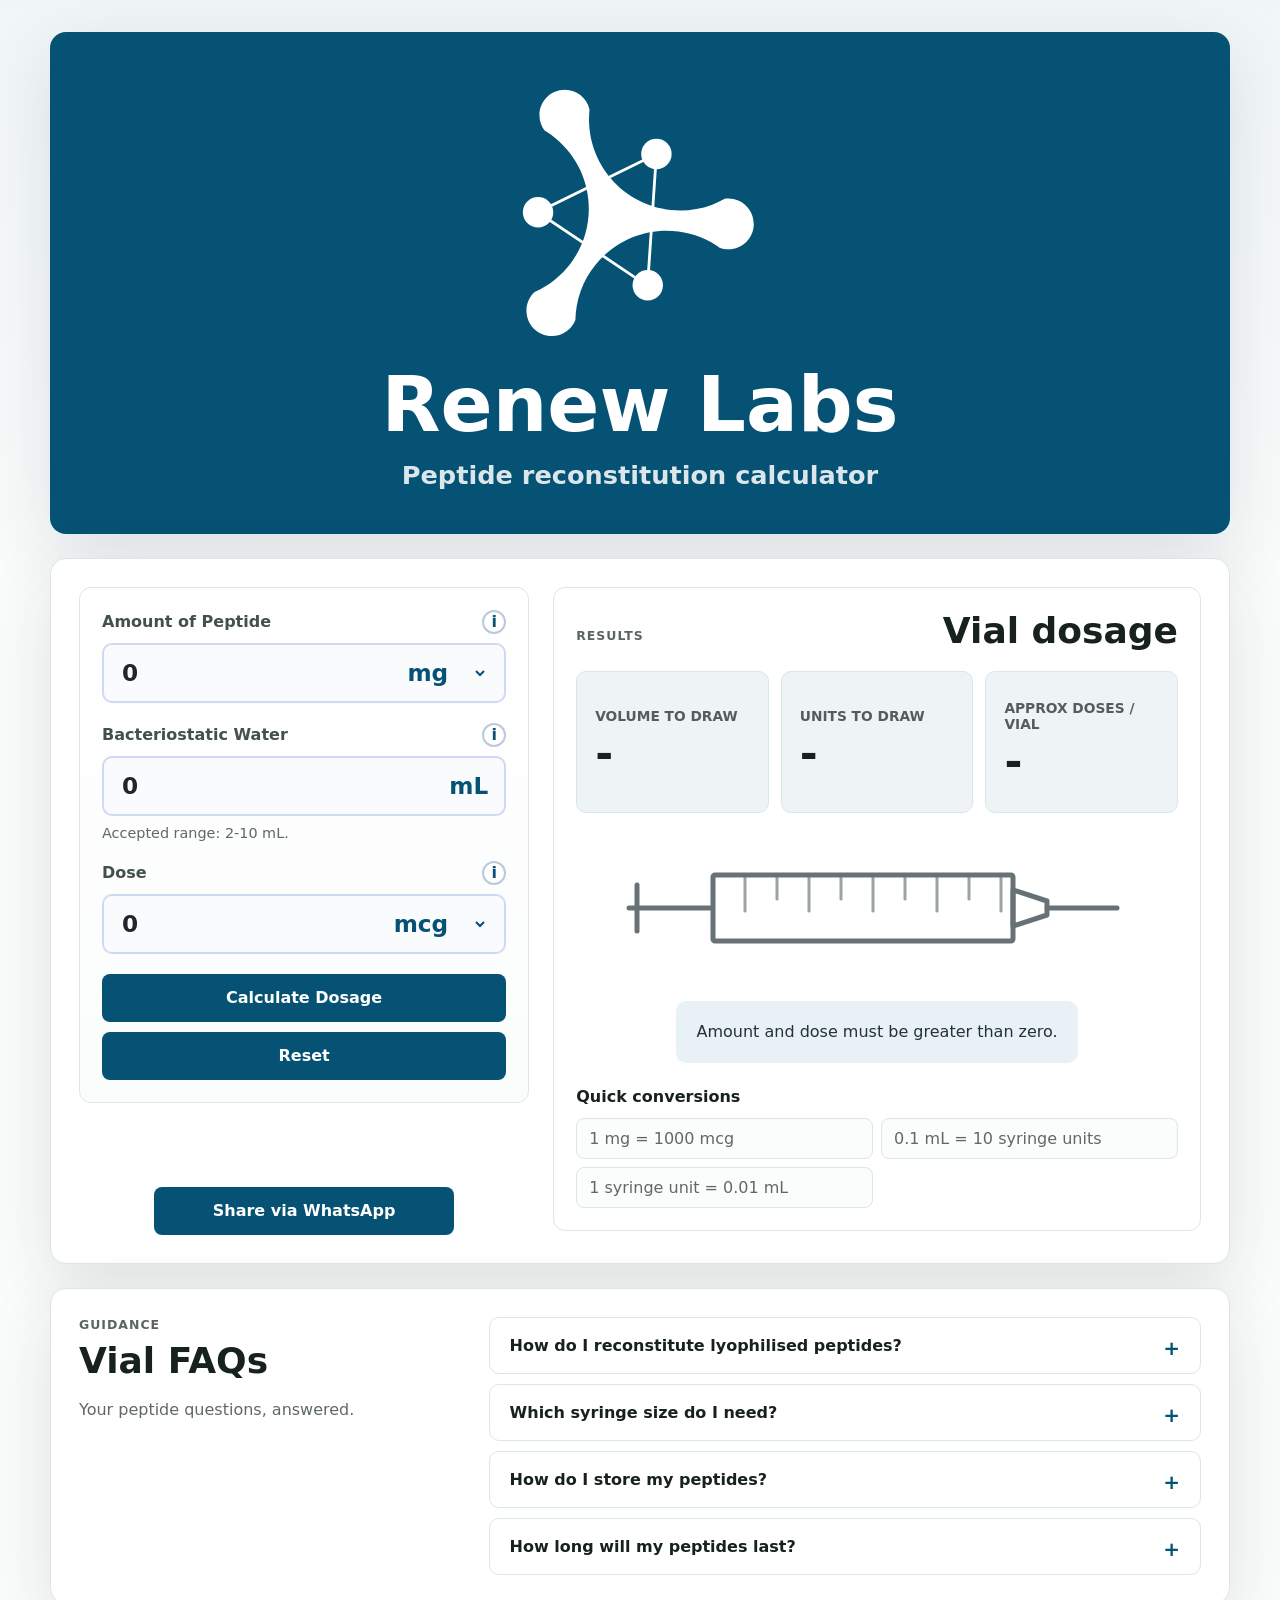
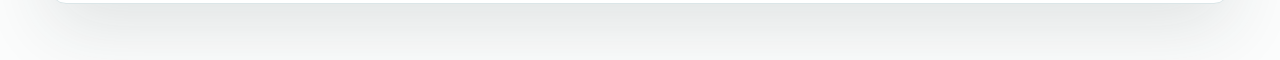
==== renew-peptide-calculator.html @ 96139433 "Add files via upload" ====
<!doctype html>
<html lang="en-GB">
  <head>
    <meta charset="UTF-8" />
    <meta name="viewport" content="width=device-width, initial-scale=1.0" />
    <meta
      name="description"
      content="Renew Labs peptide calculator for vial reconstitution research calculations."
    />
    <title>Renew Labs Peptide Calculator</title>
    <link rel="icon" type="image/svg+xml" href="data:image/svg+xml,%3Csvg%20xmlns%3D%22http%3A%2F%2Fwww.w3.org%2F2000%2Fsvg%22%20viewBox%3D%2269%2048%2075%2075%22%3E%3Cg%20fill%3D%22%23055275%22%3E%3Cpath%20d%3D%22M133.2%2C88.17c0%2C3.28-2.66%2C5.94-5.94%2C5.94-.74%2C0-1.44-.13-2.09-.37-.66-.47-1.35-.91-2.06-1.3-3.07-1.71-6.61-2.68-10.37-2.68-10.55%2C0-19.33%2C7.64-21.08%2C17.69-.18%2C1.06-.3%2C2.15-.32%2C3.26-.87%2C2.21-3.02%2C3.77-5.53%2C3.77-3.28%2C0-5.95-2.66-5.95-5.95%2C0-1.73.74-3.28%2C1.91-4.37.93-.41%2C1.82-.88%2C2.66-1.41%2C6.05-3.78%2C10.06-10.5%2C10.06-18.16%2C0-6.53-2.93-12.39-7.54-16.31-.88-.75-1.83-1.43-2.83-2.03-.76-1-1.21-2.24-1.21-3.59%2C0-3.29%2C2.66-5.95%2C5.95-5.95%2C2.82%2C0%2C5.18%2C1.96%2C5.8%2C4.6-.09.76-.12%2C1.53-.12%2C2.3%2C0%2C.26%2C0%2C.53.01.79.41%2C11.45%2C9.83%2C20.62%2C21.4%2C20.62%2C2.59%2C0%2C5.06-.46%2C7.35-1.3h0c1.07-.39%2C2.11-.87%2C3.09-1.43.28-.04.56-.06.85-.06%2C3.28%2C0%2C5.94%2C2.66%2C5.94%2C5.95Z%22%2F%3E%3Ccircle%20cx%3D%22110.35%22%20cy%3D%2271.78%22%20r%3D%223.57%22%2F%3E%3Ccircle%20cx%3D%22108.32%22%20cy%3D%22102.57%22%20r%3D%223.57%22%2F%3E%3Ccircle%20cx%3D%2282.58%22%20cy%3D%2285.44%22%20r%3D%223.57%22%2F%3E%3C%2Fg%3E%3Cpolygon%20points%3D%22108.27%20102.7%20110.35%2071.78%2082.5%2085.42%20108.27%20102.7%22%20fill%3D%22none%22%20stroke%3D%22%23055275%22%20stroke-miterlimit%3D%2210%22%20stroke-width%3D%22.66%22%2F%3E%3C%2Fsvg%3E" />
    <link rel="icon" type="image/png" sizes="32x32" href="[data-uri]" />
    <link rel="apple-touch-icon" href="[data-uri]" />
    <link rel="mask-icon" href="data:image/svg+xml,%3Csvg%20xmlns%3D%22http%3A%2F%2Fwww.w3.org%2F2000%2Fsvg%22%20viewBox%3D%2269%2048%2075%2075%22%3E%3Cg%20fill%3D%22%23055275%22%3E%3Cpath%20d%3D%22M133.2%2C88.17c0%2C3.28-2.66%2C5.94-5.94%2C5.94-.74%2C0-1.44-.13-2.09-.37-.66-.47-1.35-.91-2.06-1.3-3.07-1.71-6.61-2.68-10.37-2.68-10.55%2C0-19.33%2C7.64-21.08%2C17.69-.18%2C1.06-.3%2C2.15-.32%2C3.26-.87%2C2.21-3.02%2C3.77-5.53%2C3.77-3.28%2C0-5.95-2.66-5.95-5.95%2C0-1.73.74-3.28%2C1.91-4.37.93-.41%2C1.82-.88%2C2.66-1.41%2C6.05-3.78%2C10.06-10.5%2C10.06-18.16%2C0-6.53-2.93-12.39-7.54-16.31-.88-.75-1.83-1.43-2.83-2.03-.76-1-1.21-2.24-1.21-3.59%2C0-3.29%2C2.66-5.95%2C5.95-5.95%2C2.82%2C0%2C5.18%2C1.96%2C5.8%2C4.6-.09.76-.12%2C1.53-.12%2C2.3%2C0%2C.26%2C0%2C.53.01.79.41%2C11.45%2C9.83%2C20.62%2C21.4%2C20.62%2C2.59%2C0%2C5.06-.46%2C7.35-1.3h0c1.07-.39%2C2.11-.87%2C3.09-1.43.28-.04.56-.06.85-.06%2C3.28%2C0%2C5.94%2C2.66%2C5.94%2C5.95Z%22%2F%3E%3Ccircle%20cx%3D%22110.35%22%20cy%3D%2271.78%22%20r%3D%223.57%22%2F%3E%3Ccircle%20cx%3D%22108.32%22%20cy%3D%22102.57%22%20r%3D%223.57%22%2F%3E%3Ccircle%20cx%3D%2282.58%22%20cy%3D%2285.44%22%20r%3D%223.57%22%2F%3E%3C%2Fg%3E%3Cpolygon%20points%3D%22108.27%20102.7%20110.35%2071.78%2082.5%2085.42%20108.27%20102.7%22%20fill%3D%22none%22%20stroke%3D%22%23055275%22%20stroke-miterlimit%3D%2210%22%20stroke-width%3D%22.66%22%2F%3E%3C%2Fsvg%3E" color="#055275" />
    <meta name="theme-color" content="#055275" />
    <meta property="og:type" content="website" />
    <meta property="og:title" content="Renew Labs Peptide Calculator" />
    <meta property="og:description" content="Peptide reconstitution calculator for vial dosage research calculations." />
    <meta property="og:image" content="[data-uri]" />
    <meta name="twitter:card" content="summary" />
    <meta name="twitter:title" content="Renew Labs Peptide Calculator" />
    <meta name="twitter:description" content="Peptide reconstitution calculator for vial dosage research calculations." />
    <meta name="twitter:image" content="[data-uri]" />
    <style>
:root {
  --ink: #17221f;
  --muted: #5f6966;
  --soft: #eef4f5;
  --paper: #fbfcfc;
  --card: #ffffff;
  --line: #dbe6e8;
  --blue: #055275;
  --blue-deep: #04445f;
  --blue-soft: #e8f2f6;
  --green: #274c4f;
  --cream: #f7f4ee;
  --danger: #8d3d39;
  --shadow: 0 22px 70px rgba(29, 47, 52, 0.12);
  --radius: 8px;
  color-scheme: light;
  font-family:
    Inter, ui-sans-serif, system-ui, -apple-system, BlinkMacSystemFont, "Segoe UI",
    sans-serif;
}

* {
  box-sizing: border-box;
}

html {
  scroll-behavior: smooth;
}

body {
  min-height: 100vh;
  margin: 0;
  color: var(--ink);
  background:
    linear-gradient(180deg, rgba(238, 244, 245, 0.84), rgba(251, 252, 252, 0.94) 38%),
    var(--paper);
}

button,
input,
select {
  font: inherit;
}

button {
  cursor: pointer;
}

.page-shell {
  width: min(1180px, calc(100% - 28px));
  margin: 0 auto;
  padding: 32px 0 56px;
}

.hero {
  display: grid;
  min-height: 430px;
  padding: 42px 34px;
  color: #fff;
  background: var(--blue);
  border-radius: 16px;
  box-shadow: var(--shadow);
  place-items: center;
}

.hero-copy {
  display: grid;
  justify-items: center;
  max-width: 680px;
  text-align: center;
}

.hero-copy img,
.hero-copy .inline-logo {
  display: block;
  width: clamp(150px, 24vw, 260px);
  height: auto;
}

.hero-copy .inline-logo svg {
  display: block;
  width: 100%;
  height: auto;
}

.hero-copy strong {
  margin-top: 18px;
  font-size: clamp(2.2rem, 6vw, 4.8rem);
  line-height: 0.95;
}

.eyebrow {
  margin: 0 0 8px;
  color: color-mix(in srgb, currentColor 70%, transparent);
  font-size: 0.78rem;
  font-weight: 760;
  letter-spacing: 0.08em;
  text-transform: uppercase;
}

.hero h1,
.calculator-card h2,
.faq-shell h2 {
  margin: 0;
  letter-spacing: 0;
}

.hero h1 {
  max-width: 640px;
  margin-top: 18px;
  color: rgba(255, 255, 255, 0.86);
  font-size: clamp(1.15rem, 2.5vw, 1.6rem);
  font-weight: 640;
  line-height: 1.25;
}

.calculator-card,
.faq-shell {
  margin-top: 24px;
  padding: 28px;
  background: var(--card);
  border: 1px solid var(--line);
  border-radius: 16px;
  box-shadow: var(--shadow);
}

.calculator-card h2,
.faq-shell h2 {
  font-size: clamp(1.6rem, 3vw, 2.25rem);
}

.content-grid {
  display: grid;
  grid-template-columns: minmax(320px, 0.82fr) minmax(0, 1.18fr);
  gap: 24px;
  align-items: start;
}

.input-stack {
  display: grid;
  gap: 20px;
}

.input-panel,
.results-panel {
  display: grid;
  gap: 20px;
  padding: 22px;
  background: #fff;
  border: 1px solid var(--line);
  border-radius: 12px;
}

.input-panel {
  background: linear-gradient(180deg, #fff, #fbfcfc);
}

.field {
  display: grid;
  gap: 9px;
}

.field label {
  display: flex;
  align-items: center;
  justify-content: space-between;
  gap: 12px;
  color: #44504c;
  font-size: 1rem;
  font-weight: 740;
}

.info-dot {
  position: relative;
  display: inline-grid;
  width: 24px;
  height: 24px;
  flex: 0 0 auto;
  color: var(--blue);
  place-items: center;
  border: 2px solid #b9c9de;
  border-radius: 999px;
  background: #fff;
  font-weight: 800;
  line-height: 1;
  touch-action: manipulation;
}

.tip-pop {
  position: fixed;
  z-index: 20;
  max-width: min(300px, calc(100vw - 28px));
  padding: 10px 12px;
  color: #fff;
  font-size: 0.86rem;
  font-weight: 680;
  line-height: 1.35;
  background: var(--ink);
  border-radius: 8px;
  box-shadow: 0 14px 40px rgba(23, 34, 31, 0.18);
}

.tip-pop::before {
  content: "";
  position: absolute;
  top: -6px;
  left: 18px;
  width: 12px;
  height: 12px;
  background: var(--ink);
  transform: rotate(45deg);
}

.input-wrap {
  display: grid;
  grid-template-columns: minmax(0, 1fr) auto;
  align-items: center;
  min-height: 60px;
  padding: 0 16px;
  background: #f9fbfd;
  border: 2px solid #cddbf2;
  border-radius: 10px;
}

.input-wrap:focus-within {
  border-color: var(--blue);
  box-shadow: 0 0 0 4px rgba(56, 85, 121, 0.12);
}

.input-wrap input,
.input-wrap select {
  min-width: 0;
  height: 56px;
  color: #20262d;
  font-size: 1.45rem;
  font-weight: 720;
  line-height: 1;
  border: 0;
  outline: 0;
  background: transparent;
}

.input-wrap input[type="number"] {
  appearance: textfield;
  -moz-appearance: textfield;
}

.input-wrap input[type="number"]::-webkit-outer-spin-button,
.input-wrap input[type="number"]::-webkit-inner-spin-button {
  margin: 0;
  appearance: none;
  -webkit-appearance: none;
}

.input-wrap span,
.input-wrap select {
  display: flex;
  align-items: center;
  justify-content: flex-end;
  min-height: 56px;
  color: var(--blue);
  font-size: 1.45rem;
  font-weight: 780;
  line-height: 1;
  text-align: right;
}

.unit-select {
  grid-template-columns: minmax(0, 1fr) 108px;
}

.unit-select select {
  padding: 0 24px 0 0;
}

.hint {
  margin: 0;
  color: var(--muted);
  font-size: 0.9rem;
}

.button-row {
  display: grid;
  grid-template-columns: auto;
  gap: 10px;
}

.primary-action,
.secondary-action {
  min-height: 48px;
  padding: 0 18px;
  color: #fff;
  font-weight: 780;
  border: 0;
  border-radius: 8px;
  background: var(--blue);
  touch-action: manipulation;
}

.primary-action:hover,
.secondary-action:hover {
  background: var(--blue-deep);
}

.secondary-action {
  width: 100%;
}

.share-action {
  justify-self: center;
  width: min(300px, 100%);
  margin-top: clamp(18px, 5vw, 76px);
}

.result-head {
  display: flex;
  align-items: end;
  justify-content: space-between;
  gap: 12px;
}

.result-grid {
  display: grid;
  grid-template-columns: repeat(3, minmax(0, 1fr));
  gap: 12px;
}

.result-tile {
  display: grid;
  gap: 8px;
  min-height: 142px;
  padding: 18px;
  align-content: center;
  background: var(--soft);
  border: 1px solid var(--line);
  border-radius: 10px;
}

.result-tile.featured {
  color: #fff;
  background: var(--blue);
  border-color: var(--blue);
}

.result-tile.featured span {
  color: #fff;
}

.results-panel.invalid-state .result-tile.featured {
  color: var(--ink);
  background: var(--soft);
  border-color: var(--line);
}

.results-panel.invalid-state .result-tile.featured span {
  color: color-mix(in srgb, var(--ink) 72%, transparent);
}

.result-tile span {
  color: color-mix(in srgb, currentColor 72%, transparent);
  font-size: 0.86rem;
  font-weight: 750;
  text-transform: uppercase;
}

.result-tile strong {
  font-size: clamp(1.65rem, 4vw, 2.7rem);
  line-height: 1;
}

.syringe-wrap {
  display: grid;
  justify-items: center;
  gap: 18px;
}

.dose-illustration {
  width: min(520px, 88%);
  height: auto;
  color: #687276;
  fill: none;
  stroke: currentColor;
  stroke-linecap: round;
  stroke-linejoin: round;
  stroke-width: 5;
}

.syringe-fill {
  fill: var(--blue);
  opacity: 0.92;
  stroke: none;
}

.syringe-marks {
  stroke-width: 3;
  opacity: 0.65;
}

#syringeDisclaimer,
.note-box {
  margin: 0;
  padding: 18px 20px;
  color: #253038;
  line-height: 1.65;
  background: var(--blue-soft);
  border-radius: 10px;
}

.note-box {
  background: #f0f7f2;
}

.quick-conversions {
  display: grid;
  gap: 12px;
  padding-top: 4px;
}

.quick-conversions h3 {
  margin: 0;
  font-size: 1rem;
}

.conversion-grid {
  display: grid;
  grid-template-columns: repeat(2, minmax(0, 1fr));
  gap: 8px;
}

.conversion-grid span {
  padding: 10px 12px;
  color: var(--muted);
  background: #fbfcfc;
  border: 1px solid var(--line);
  border-radius: 8px;
}

.faq-shell {
  display: grid;
  grid-template-columns: 0.7fr 1.3fr;
  gap: 26px;
  align-items: start;
}

.faq-copy {
  position: sticky;
  top: 20px;
}

.faq-copy p:not(.eyebrow) {
  color: var(--muted);
  line-height: 1.65;
}

.faq-list {
  display: grid;
  gap: 10px;
}

.faq-item {
  border: 1px solid var(--line);
  border-radius: 10px;
  background: #fff;
}

.faq-item summary {
  padding: 18px 20px;
  font-weight: 780;
  list-style: none;
  cursor: pointer;
}

.faq-item summary::-webkit-details-marker {
  display: none;
}

.faq-item summary::after {
  content: "+";
  float: right;
  color: var(--blue);
  font-size: 1.25rem;
}

.faq-item[open] summary::after {
  content: "-";
}

.faq-answer {
  padding: 0 20px 20px;
  color: var(--muted);
  line-height: 1.65;
}

.faq-answer p {
  margin: 0 0 12px;
}

.faq-answer p:last-child {
  margin-bottom: 0;
}

.faq-answer a {
  color: var(--blue);
  font-weight: 750;
}

.faq-answer ol,
.faq-answer ul {
  margin: 0;
  padding-left: 1.2rem;
}

.invalid {
  color: var(--danger);
}

@media (max-width: 900px) {
  .hero,
  .content-grid,
  .faq-shell {
    grid-template-columns: 1fr;
  }

  .hero {
    min-height: auto;
  }

  .result-grid {
    grid-template-columns: 1fr;
  }

  .faq-copy {
    position: static;
  }
}

@media (max-width: 560px) {
  .page-shell {
    width: min(100% - 18px, 1180px);
    padding-top: 9px;
  }

  .hero,
  .calculator-card,
  .faq-shell,
  .input-panel,
  .results-panel {
    padding: 18px;
  }

  .button-row,
  .result-head {
    align-items: stretch;
    flex-direction: column;
  }

  .conversion-grid {
    grid-template-columns: 1fr;
  }

  .dose-illustration {
    width: min(360px, 100%);
  }

  .input-wrap input,
  .input-wrap select,
  .input-wrap span {
    font-size: 1.18rem;
  }
}

    </style>
  </head>
  <body>
    <main class="page-shell">
      <section class="hero" aria-labelledby="page-title">
        <div class="hero-copy">
          <span class="inline-logo" aria-hidden="true"><svg xmlns="http://www.w3.org/2000/svg" viewBox="76 53 61 65" aria-hidden="true">
  <g fill="#fff">
    <path d="M133.2,88.17c0,3.28-2.66,5.94-5.94,5.94-.74,0-1.44-.13-2.09-.37-.66-.47-1.35-.91-2.06-1.3-3.07-1.71-6.61-2.68-10.37-2.68-10.55,0-19.33,7.64-21.08,17.69-.18,1.06-.3,2.15-.32,3.26-.87,2.21-3.02,3.77-5.53,3.77-3.28,0-5.95-2.66-5.95-5.95,0-1.73.74-3.28,1.91-4.37.93-.41,1.82-.88,2.66-1.41,6.05-3.78,10.06-10.5,10.06-18.16,0-6.53-2.93-12.39-7.54-16.31-.88-.75-1.83-1.43-2.83-2.03-.76-1-1.21-2.24-1.21-3.59,0-3.29,2.66-5.95,5.95-5.95,2.82,0,5.18,1.96,5.8,4.6-.09.76-.12,1.53-.12,2.3,0,.26,0,.53.01.79.41,11.45,9.83,20.62,21.4,20.62,2.59,0,5.06-.46,7.35-1.3h0c1.07-.39,2.11-.87,3.09-1.43.28-.04.56-.06.85-.06,3.28,0,5.94,2.66,5.94,5.95Z"/>
    <circle cx="110.35" cy="71.78" r="3.57"/>
    <circle cx="108.32" cy="102.57" r="3.57"/>
    <circle cx="82.58" cy="85.44" r="3.57"/>
  </g>
  <polygon points="108.27 102.7 110.35 71.78 82.5 85.42 108.27 102.7" fill="none" stroke="#fff" stroke-miterlimit="10" stroke-width=".66"/>
</svg>
</span>
          <strong>Renew Labs</strong>
          <h1 id="page-title">Peptide reconstitution calculator</h1>
        </div>
      </section>

      <section class="calculator-card" aria-label="Peptide calculator">
        <div class="content-grid">
          <div class="input-stack">
          <form class="input-panel" id="calculatorForm">
            <div class="field">
              <label for="amountMg">
                <span>Amount of Peptide</span>
                <button class="info-dot" type="button" data-tip="Amount of peptide (in mg or iu) in the vial">i</button>
              </label>
              <div class="input-wrap unit-select">
                <input id="amountMg" name="amountMg" type="number" inputmode="decimal" min="0" step="0.01" value="0" />
                <select id="amountUnit" name="amountUnit" aria-label="Peptide amount unit">
                  <option value="mg">mg</option>
                  <option value="iu">iU</option>
                </select>
              </div>
            </div>

            <div class="field" id="waterField">
              <label for="waterMl">
                <span id="waterLabel">Bacteriostatic Water</span>
                <button class="info-dot" type="button" id="waterInfo" data-tip="Amount of bacteriostatic water you're adding to the vial">i</button>
              </label>
              <div class="input-wrap">
                <input id="waterMl" name="waterMl" type="number" inputmode="decimal" min="0" max="10" step="0.1" value="0" />
                <span>mL</span>
              </div>
              <p class="hint">Accepted range: 2-10 mL.</p>
            </div>

            <div class="field">
              <label for="doseValue">
                <span id="doseLabel">Dose</span>
                <button class="info-dot" type="button" data-tip="The dose you want. Choose either mcg, iU or mg">i</button>
              </label>
              <div class="input-wrap unit-select">
                <input id="doseValue" name="doseValue" type="number" inputmode="decimal" min="0" step="0.01" value="0" />
                <select id="doseUnit" name="doseUnit" aria-label="Dose unit">
                  <option value="mcg">mcg</option>
                  <option value="iu">iU</option>
                  <option value="mg">mg</option>
                </select>
              </div>
            </div>

            <div class="button-row">
              <button class="primary-action" type="button" id="calculateButton">Calculate Dosage</button>
              <button class="secondary-action" type="reset">Reset</button>
            </div>
          </form>
          <button class="primary-action share-action" type="button" id="shareButton">Share via WhatsApp</button>
          </div>

          <section class="results-panel invalid-state" aria-live="polite">
            <div class="result-head">
              <p class="eyebrow">Results</p>
              <h2 id="resultTitle">Vial dosage</h2>
            </div>

            <div class="result-grid">
              <article class="result-tile featured">
                <span id="volumeTitle">Volume to draw</span>
                <strong id="volumeMl">-</strong>
              </article>
              <article class="result-tile" id="unitTile">
                <span id="unitTitle">Units to draw</span>
                <strong id="unitResult">-</strong>
              </article>
              <article class="result-tile" id="countTile">
                <span id="countTitle">Approx doses / vial</span>
                <strong id="doseCount">-</strong>
              </article>
            </div>

            <div class="syringe-wrap" id="syringeWrap" aria-label="Syringe draw guide">
              <svg class="dose-illustration syringe-illustration" viewBox="0 0 520 150" role="img" aria-label="Syringe">
                <line x1="12" y1="75" x2="95" y2="75" />
                <line x1="20" y1="52" x2="20" y2="98" />
                <rect class="syringe-fill" id="syringeFill" x="96" y="42" width="0" height="66" rx="2" />
                <rect x="96" y="42" width="300" height="66" rx="2" />
                <g class="syringe-marks">
                  <line x1="128" y1="42" x2="128" y2="78" />
                  <line x1="160" y1="42" x2="160" y2="66" />
                  <line x1="192" y1="42" x2="192" y2="78" />
                  <line x1="224" y1="42" x2="224" y2="66" />
                  <line x1="256" y1="42" x2="256" y2="78" />
                  <line x1="288" y1="42" x2="288" y2="66" />
                  <line x1="320" y1="42" x2="320" y2="78" />
                  <line x1="352" y1="42" x2="352" y2="66" />
                  <line x1="384" y1="42" x2="384" y2="78" />
                </g>
                <path d="M396 57 L430 68 L430 82 L396 93 Z" />
                <line x1="430" y1="75" x2="500" y2="75" />
              </svg>
              <p id="syringeDisclaimer">
                Enter your peptide amount, bacteriostatic water and dose to calculate your draw volume.
              </p>
            </div>

            <section class="quick-conversions" aria-labelledby="conversion-title">
              <h3 id="conversion-title">Quick conversions</h3>
              <div class="conversion-grid">
                <span>1 mg = 1000 mcg</span>
                <span>0.1 mL = 10 syringe units</span>
                <span>1 syringe unit = 0.01 mL</span>
              </div>
            </section>
          </section>
        </div>
      </section>

      <section class="faq-shell">
        <div class="faq-copy">
          <p class="eyebrow">Guidance</p>
          <h2 id="faqTitle">Vial FAQs</h2>
          <p>Your peptide questions, answered.</p>
        </div>
        <div class="faq-list" id="faqList">
          <details class="faq-item">
            <summary>How do I reconstitute lyophilised peptides?</summary>
            <div class="faq-answer">
              <p>Add the chosen amount of bacteriostatic water to the peptide vial. Allow it to sit for 1-2 minutes. Use reconstitution syringes found <a href="https://docs.google.com/spreadsheets/d/1SHIV8DyZ_1Wl9HtnlXaGnZBrpvp4KybQKamQurZHVnc/edit?usp=sharing" target="_blank" rel="noopener">here</a>.</p>
            </div>
          </details>
          <details class="faq-item">
            <summary>Which syringe size do I need?</summary>
            <div class="faq-answer">
              <p>0.5 or 1 mL syringes with a 29 or 30 gauge needle are recommended. You will also need alcohol swabs and a sharps bin. A list of products can be found <a href="https://docs.google.com/spreadsheets/d/1SHIV8DyZ_1Wl9HtnlXaGnZBrpvp4KybQKamQurZHVnc/edit?usp=sharing" target="_blank" rel="noopener">here</a>.</p>
            </div>
          </details>
          <details class="faq-item">
            <summary>How do I store my peptides?</summary>
            <div class="faq-answer">
              <p>All peptides, once reconstituted need to be refrigerated. To keep the them sterile we recommend you keeping them in a closed, airtight box such as a Tupperware container.</p>
            </div>
          </details>
          <details class="faq-item">
            <summary>How long will my peptides last?</summary>
            <div class="faq-answer">
              <p>Peptides are medications and thus have an amount of time during which they are most effective. For the most it is recommended that you aim to use your peptide within in 30 days of reconstitution.</p>
            </div>
          </details>
        </div>
      </section>
    </main>

    <script>

// Pristine, fully self-contained snapshot of this page, captured before any
// runtime mutation. Used to re-share THIS calculator as an .html file.
const PRISTINE_HTML = "<!doctype html>\n" + document.documentElement.outerHTML;

const UNIT_ML = 0.01;
const SYRINGE_VISUAL_ML = 1;
const els = {
  form: document.querySelector("#calculatorForm"),
  amount: document.querySelector("#amountMg"),
  amountUnit: document.querySelector("#amountUnit"),
  waterMl: document.querySelector("#waterMl"),
  doseValue: document.querySelector("#doseValue"),
  doseUnit: document.querySelector("#doseUnit"),
  volumeMl: document.querySelector("#volumeMl"),
  unitResult: document.querySelector("#unitResult"),
  doseCount: document.querySelector("#doseCount"),
  syringeFill: document.querySelector("#syringeFill"),
  syringeDisclaimer: document.querySelector("#syringeDisclaimer"),
  faqList: document.querySelector("#faqList"),
  calculateButton: document.querySelector("#calculateButton"),
  shareButton: document.querySelector("#shareButton"),
};

const state = {
  tip: null,
  tipOwner: null,
};

function numberFromInput(input) {
  return Number.parseFloat(input.value);
}

function formatNumber(value, max = 2) {
  if (!Number.isFinite(value)) return "0";
  const minimumFractionDigits = value > 0 && value < 1 ? Math.min(2, max) : 0;
  return new Intl.NumberFormat("en-GB", {
    maximumFractionDigits: max,
    minimumFractionDigits,
  }).format(value);
}

function formatMl(value) {
  const digits = value < 0.1 ? 3 : 2;
  return `${formatNumber(value, digits)} mL`;
}

function doseInBaseUnits() {
  const dose = numberFromInput(els.doseValue);
  if (els.doseUnit.value === "mg") return dose * 1000;
  return dose;
}

function amountInBaseUnits() {
  const amount = numberFromInput(els.amount);
  return els.amountUnit.value === "mg" ? amount * 1000 : amount;
}

function unitsAreCompatible() {
  const amountIsIu = els.amountUnit.value === "iu";
  const doseIsIu = els.doseUnit.value === "iu";
  return amountIsIu === doseIsIu;
}

function setSyringeFill(volumeMl) {
  const fillWidth = Math.max(0, Math.min(300, (volumeMl / SYRINGE_VISUAL_ML) * 300));
  els.syringeFill.setAttribute("width", String(fillWidth));
}

function setResultError(message) {
  document.querySelector(".results-panel").classList.add("invalid-state");
  els.volumeMl.textContent = "-";
  els.unitResult.textContent = "-";
  els.doseCount.textContent = "-";
  els.syringeDisclaimer.textContent = message;
  setSyringeFill(0);
}

function clearResultError() {
  document.querySelector(".results-panel").classList.remove("invalid-state");
  els.volumeMl.classList.remove("invalid");
}

function calculate() {
  syncUrl();

  const amount = amountInBaseUnits();
  const dose = doseInBaseUnits();
  const waterMl = numberFromInput(els.waterMl);

  if (amount <= 0 || dose <= 0 || !Number.isFinite(amount) || !Number.isFinite(dose)) {
    setResultError("Amount and dose must be greater than zero.");
    return;
  }

  if (waterMl < 2 || waterMl > 10 || !Number.isFinite(waterMl)) {
    setResultError("Bacteriostatic water should be between 2 and 10 mL.");
    return;
  }

  if (!unitsAreCompatible()) {
    setResultError("IU is compound-specific. Use iU for both amount and dose, or use mg/mcg.");
    return;
  }

  clearResultError();

  const volumeMl = (dose / amount) * waterMl;
  const syringeUnits = volumeMl / UNIT_ML;
  const doses = amount / dose;

  els.volumeMl.textContent = formatMl(volumeMl);
  els.unitResult.textContent = formatNumber(syringeUnits, 1);
  els.doseCount.textContent = formatNumber(doses, doses < 1 ? 2 : 1);
  els.syringeDisclaimer.innerHTML = `This result is equivalent to <strong>${formatMl(volumeMl)}</strong>. We recommend you use a <strong>0.3 mL, 0.5 mL or 1 mL</strong> syringe.`;
  setSyringeFill(volumeMl);
}

function syncDoseUnitToAmount() {
  if (els.amountUnit.value === "iu") {
    els.doseUnit.value = "iu";
    return;
  }

  els.doseUnit.value = "mcg";
}

function syncUrl() {
  try {
    const url = new URL(window.location.href);
    url.searchParams.delete("mode");
    url.searchParams.set("amount", els.amount.value || "0");
    url.searchParams.set("amountUnit", els.amountUnit.value);
    url.searchParams.set("water", els.waterMl.value || "0");
    url.searchParams.set("dose", els.doseValue.value || "0");
    url.searchParams.set("unit", els.doseUnit.value);
    window.history.replaceState({}, "", url);
  } catch {
    // Some in-app browsers restrict history updates for local files.
  }
}

function restoreFromUrl() {
  const params = new URLSearchParams(window.location.search);
  const amount = params.get("amount");
  const amountUnit = params.get("amountUnit");
  const water = params.get("water");
  const dose = params.get("dose");
  const unit = params.get("unit");

  if (amount) els.amount.value = amount;
  if (amountUnit === "mg" || amountUnit === "iu") els.amountUnit.value = amountUnit;
  if (water) els.waterMl.value = water;
  if (dose) els.doseValue.value = dose;
  if (unit === "mg" || unit === "mcg" || unit === "iu") els.doseUnit.value = unit;

  if (!unit) syncDoseUnitToAmount();
  calculate();
}

function showTip(button) {
  hideTip();

  const tip = document.createElement("div");
  tip.className = "tip-pop";
  tip.textContent = button.dataset.tip;
  document.body.append(tip);

  const rect = button.getBoundingClientRect();
  const top = rect.bottom + 10;
  const left = Math.min(rect.left - 12, window.innerWidth - tip.offsetWidth - 14);
  tip.style.top = `${top}px`;
  tip.style.left = `${Math.max(14, left)}px`;
  button.setAttribute("aria-label", button.dataset.tip);
  state.tip = tip;
  state.tipOwner = button;
}

function hideTip() {
  if (state.tip) {
    state.tip.remove();
    state.tip = null;
    state.tipOwner = null;
  }
}

function setTemporaryButtonText(button, text) {
  const original = button.textContent;
  button.textContent = text;
  window.setTimeout(() => {
    button.textContent = original;
  }, 1800);
}

async function copyShareText(text) {
  if (navigator.clipboard && window.isSecureContext) {
    await navigator.clipboard.writeText(text);
    return true;
  }

  return false;
}

function buildSelfFile() {
  return new File([PRISTINE_HTML], "renew-peptide-calculator.html", {
    type: "text/html",
  });
}

async function shareCalculator(event) {
  if (event) event.preventDefault();
  calculate();

  const isHosted =
    window.location.protocol === "http:" || window.location.protocol === "https:";
  const url = window.location.href;
  const blurb = "Renew Labs peptide reconstitution calculator.";

  // 1) Best path: attach THIS calculator as an .html file to the native share
  //    sheet (WhatsApp appears as an option, with the file already attached).
  try {
    const file = buildSelfFile();
    if (navigator.canShare && navigator.canShare({ files: [file] })) {
      await navigator.share({
        files: [file],
        title: "Renew Labs Peptide Calculator",
        text: blurb,
      });
      return;
    }
  } catch (error) {
    if (error && error.name === "AbortError") return; // user dismissed the sheet
    // otherwise fall through to the link/text fallbacks
  }

  // 2) Hosted at a real URL: share the link (sheet first, then WhatsApp web).
  if (isHosted) {
    try {
      if (navigator.share) {
        await navigator.share({
          title: "Renew Labs Peptide Calculator",
          text: blurb,
          url,
        });
        return;
      }
    } catch (error) {
      if (error && error.name === "AbortError") return;
    }
    window.open(
      `https://wa.me/?text=${encodeURIComponent(`${blurb} ${url}`)}`,
      "_blank",
      "noopener,noreferrer"
    );
    return;
  }

  // 3) Opened from a local file with no file-share support: copy + guide,
  //    never navigate away or crash.
  try {
    if (await copyShareText(blurb)) {
      setTemporaryButtonText(els.shareButton, "Copied — attach this file");
      return;
    }
  } catch {
    // ignore and show the manual hint
  }

  setTemporaryButtonText(els.shareButton, "Attach this HTML file");
}

els.amountUnit.addEventListener("change", () => {
  syncDoseUnitToAmount();
  calculate();
});

// Keep the calculator live on desktop and on browsers that fire input events.
["input", "change"].forEach((eventName) => {
  els.form.addEventListener(eventName, () => calculate());
});

// Explicit, always-reliable trigger (primary path on mobile).
els.calculateButton.addEventListener("click", () => {
  hideTip();
  if (document.activeElement && typeof document.activeElement.blur === "function") {
    document.activeElement.blur(); // commit any in-progress number entry first
  }
  calculate();
});

els.form.addEventListener("reset", (event) => {
  event.preventDefault();
  hideTip();
  els.amount.value = "0";
  els.amountUnit.value = "mg";
  els.waterMl.value = "0";
  els.doseValue.value = "0";
  els.doseUnit.value = "mcg";
  calculate();
});

// Clear the placeholder zero on focus (covers tap on iOS/Android and click on
// desktop), restore it on blur when left empty.
[els.amount, els.waterMl, els.doseValue].forEach((input) => {
  input.addEventListener("focus", () => {
    if (input.value === "0") {
      input.value = "";
      try {
        if (typeof input.select === "function") input.select();
      } catch {
        // some browsers reject select() on number inputs; safe to ignore
      }
    }
  });

  input.addEventListener("blur", () => {
    if (input.value.trim() === "") {
      input.value = "0";
      calculate();
    }
  });
});

// Tooltips: a single click handler works on tap (mobile) and click (desktop).
// Tap the dot again, or anywhere else, to dismiss.
document.querySelectorAll(".info-dot").forEach((button) => {
  button.title = button.dataset.tip;

  button.addEventListener("click", (event) => {
    event.preventDefault();
    event.stopPropagation();
    if (state.tipOwner === button) {
      hideTip();
    } else {
      showTip(button);
    }
  });
});

// FAQ accordion: opening one closes the others (all platforms).
els.faqList.addEventListener(
  "toggle",
  (event) => {
    const activeItem = event.target;
    if (!activeItem.open) return;

    els.faqList.querySelectorAll(".faq-item").forEach((item) => {
      if (item !== activeItem) item.open = false;
    });
  },
  true
);

document.addEventListener("click", hideTip);
window.addEventListener("resize", hideTip);
window.addEventListener("scroll", hideTip, { passive: true });
els.shareButton.addEventListener("click", shareCalculator);

restoreFromUrl();

    </script>
  </body>
</html>
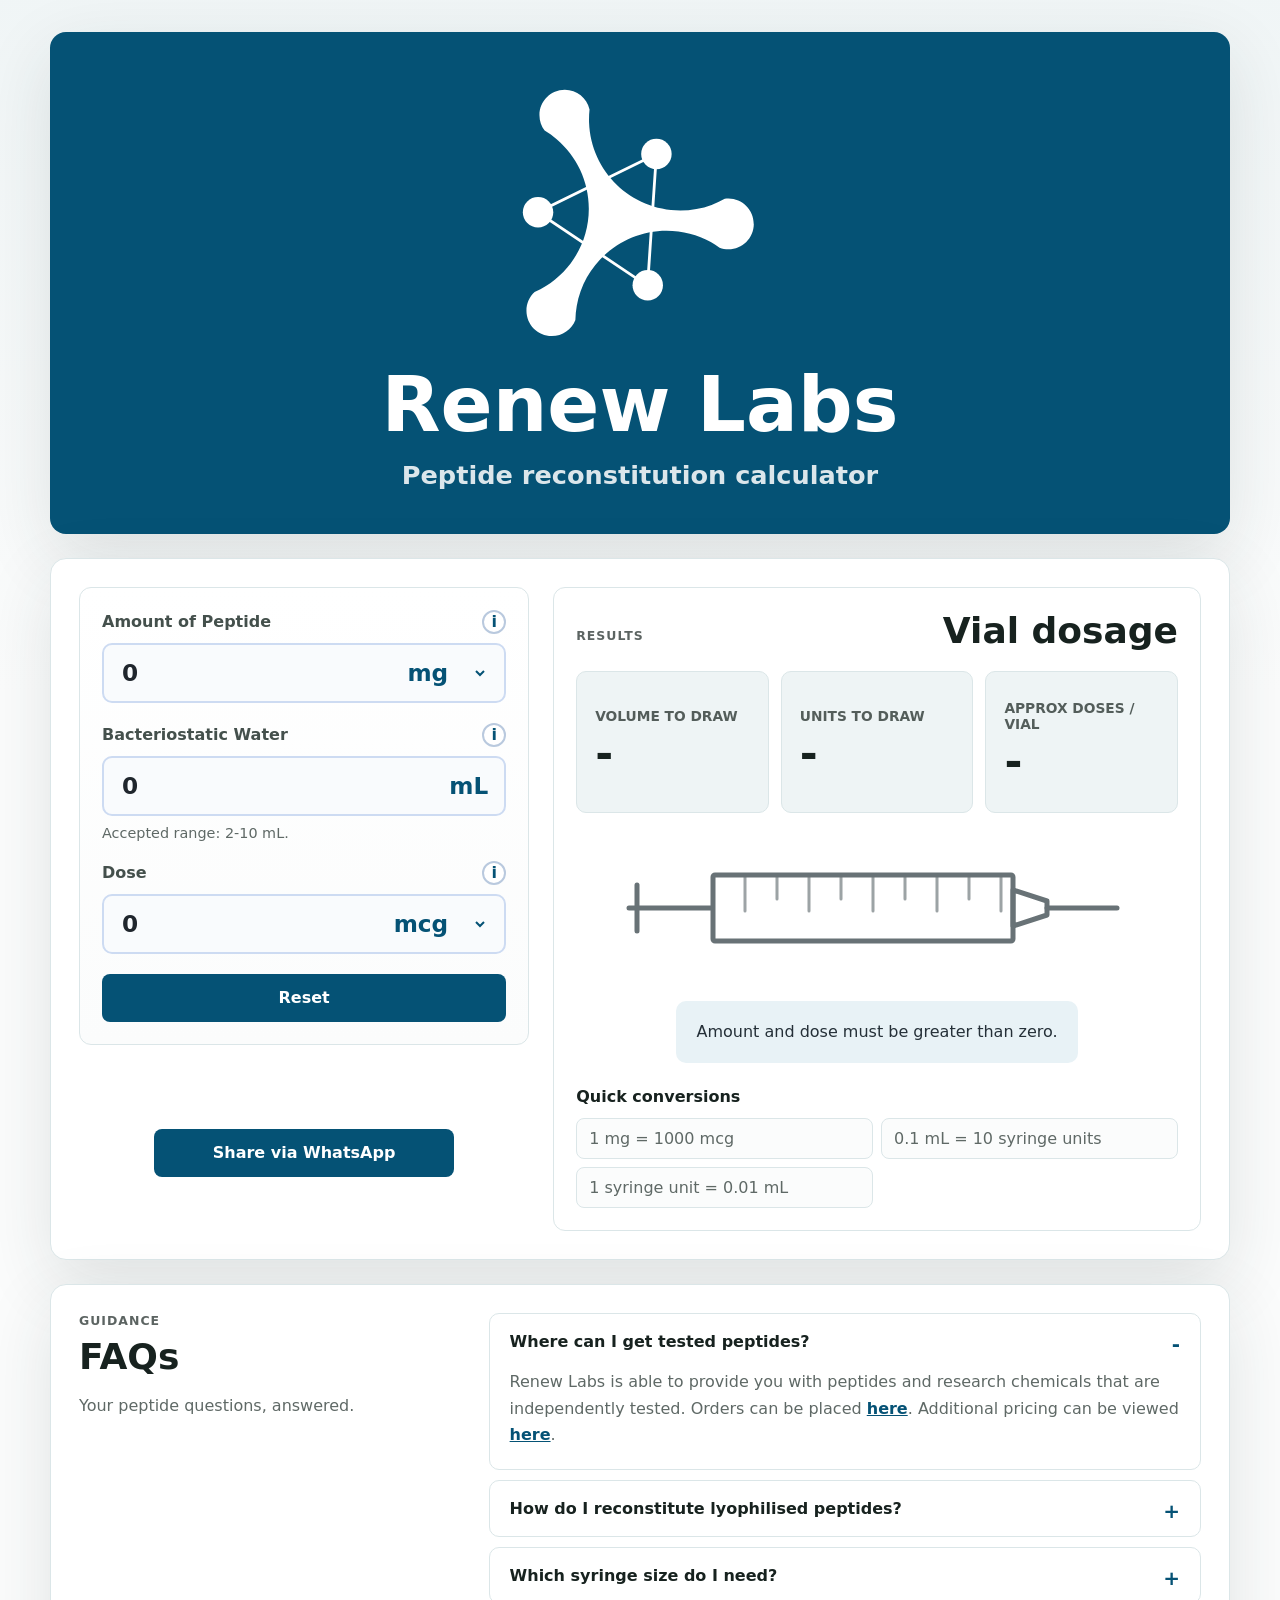
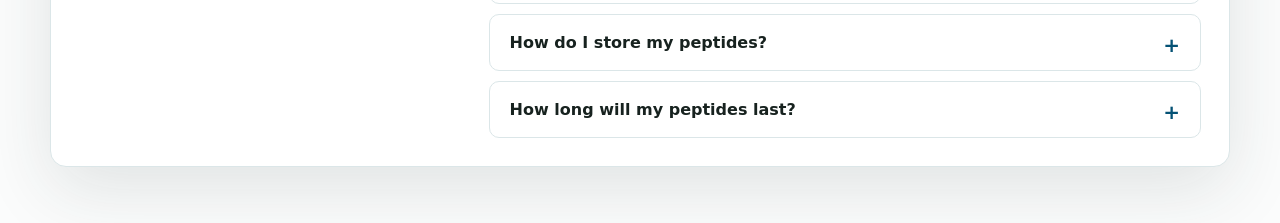
==== commit 7b875ed2: "Add files via upload" ====
--- a/renew-peptide-calculator.html
+++ b/renew-peptide-calculator.html
@@ -8,19 +8,6 @@
       content="Renew Labs peptide calculator for vial reconstitution research calculations."
     />
     <title>Renew Labs Peptide Calculator</title>
-    <link rel="icon" type="image/svg+xml" href="data:image/svg+xml,%3Csvg%20xmlns%3D%22http%3A%2F%2Fwww.w3.org%2F2000%2Fsvg%22%20viewBox%3D%2269%2048%2075%2075%22%3E%3Cg%20fill%3D%22%23055275%22%3E%3Cpath%20d%3D%22M133.2%2C88.17c0%2C3.28-2.66%2C5.94-5.94%2C5.94-.74%2C0-1.44-.13-2.09-.37-.66-.47-1.35-.91-2.06-1.3-3.07-1.71-6.61-2.68-10.37-2.68-10.55%2C0-19.33%2C7.64-21.08%2C17.69-.18%2C1.06-.3%2C2.15-.32%2C3.26-.87%2C2.21-3.02%2C3.77-5.53%2C3.77-3.28%2C0-5.95-2.66-5.95-5.95%2C0-1.73.74-3.28%2C1.91-4.37.93-.41%2C1.82-.88%2C2.66-1.41%2C6.05-3.78%2C10.06-10.5%2C10.06-18.16%2C0-6.53-2.93-12.39-7.54-16.31-.88-.75-1.83-1.43-2.83-2.03-.76-1-1.21-2.24-1.21-3.59%2C0-3.29%2C2.66-5.95%2C5.95-5.95%2C2.82%2C0%2C5.18%2C1.96%2C5.8%2C4.6-.09.76-.12%2C1.53-.12%2C2.3%2C0%2C.26%2C0%2C.53.01.79.41%2C11.45%2C9.83%2C20.62%2C21.4%2C20.62%2C2.59%2C0%2C5.06-.46%2C7.35-1.3h0c1.07-.39%2C2.11-.87%2C3.09-1.43.28-.04.56-.06.85-.06%2C3.28%2C0%2C5.94%2C2.66%2C5.94%2C5.95Z%22%2F%3E%3Ccircle%20cx%3D%22110.35%22%20cy%3D%2271.78%22%20r%3D%223.57%22%2F%3E%3Ccircle%20cx%3D%22108.32%22%20cy%3D%22102.57%22%20r%3D%223.57%22%2F%3E%3Ccircle%20cx%3D%2282.58%22%20cy%3D%2285.44%22%20r%3D%223.57%22%2F%3E%3C%2Fg%3E%3Cpolygon%20points%3D%22108.27%20102.7%20110.35%2071.78%2082.5%2085.42%20108.27%20102.7%22%20fill%3D%22none%22%20stroke%3D%22%23055275%22%20stroke-miterlimit%3D%2210%22%20stroke-width%3D%22.66%22%2F%3E%3C%2Fsvg%3E" />
-    <link rel="icon" type="image/png" sizes="32x32" href="[data-uri]" />
-    <link rel="apple-touch-icon" href="[data-uri]" />
-    <link rel="mask-icon" href="data:image/svg+xml,%3Csvg%20xmlns%3D%22http%3A%2F%2Fwww.w3.org%2F2000%2Fsvg%22%20viewBox%3D%2269%2048%2075%2075%22%3E%3Cg%20fill%3D%22%23055275%22%3E%3Cpath%20d%3D%22M133.2%2C88.17c0%2C3.28-2.66%2C5.94-5.94%2C5.94-.74%2C0-1.44-.13-2.09-.37-.66-.47-1.35-.91-2.06-1.3-3.07-1.71-6.61-2.68-10.37-2.68-10.55%2C0-19.33%2C7.64-21.08%2C17.69-.18%2C1.06-.3%2C2.15-.32%2C3.26-.87%2C2.21-3.02%2C3.77-5.53%2C3.77-3.28%2C0-5.95-2.66-5.95-5.95%2C0-1.73.74-3.28%2C1.91-4.37.93-.41%2C1.82-.88%2C2.66-1.41%2C6.05-3.78%2C10.06-10.5%2C10.06-18.16%2C0-6.53-2.93-12.39-7.54-16.31-.88-.75-1.83-1.43-2.83-2.03-.76-1-1.21-2.24-1.21-3.59%2C0-3.29%2C2.66-5.95%2C5.95-5.95%2C2.82%2C0%2C5.18%2C1.96%2C5.8%2C4.6-.09.76-.12%2C1.53-.12%2C2.3%2C0%2C.26%2C0%2C.53.01.79.41%2C11.45%2C9.83%2C20.62%2C21.4%2C20.62%2C2.59%2C0%2C5.06-.46%2C7.35-1.3h0c1.07-.39%2C2.11-.87%2C3.09-1.43.28-.04.56-.06.85-.06%2C3.28%2C0%2C5.94%2C2.66%2C5.94%2C5.95Z%22%2F%3E%3Ccircle%20cx%3D%22110.35%22%20cy%3D%2271.78%22%20r%3D%223.57%22%2F%3E%3Ccircle%20cx%3D%22108.32%22%20cy%3D%22102.57%22%20r%3D%223.57%22%2F%3E%3Ccircle%20cx%3D%2282.58%22%20cy%3D%2285.44%22%20r%3D%223.57%22%2F%3E%3C%2Fg%3E%3Cpolygon%20points%3D%22108.27%20102.7%20110.35%2071.78%2082.5%2085.42%20108.27%20102.7%22%20fill%3D%22none%22%20stroke%3D%22%23055275%22%20stroke-miterlimit%3D%2210%22%20stroke-width%3D%22.66%22%2F%3E%3C%2Fsvg%3E" color="#055275" />
-    <meta name="theme-color" content="#055275" />
-    <meta property="og:type" content="website" />
-    <meta property="og:title" content="Renew Labs Peptide Calculator" />
-    <meta property="og:description" content="Peptide reconstitution calculator for vial dosage research calculations." />
-    <meta property="og:image" content="[data-uri]" />
-    <meta name="twitter:card" content="summary" />
-    <meta name="twitter:title" content="Renew Labs Peptide Calculator" />
-    <meta name="twitter:description" content="Peptide reconstitution calculator for vial dosage research calculations." />
-    <meta name="twitter:image" content="[data-uri]" />
     <style>
 :root {
   --ink: #17221f;
@@ -534,6 +521,10 @@
   padding-left: 1.2rem;
 }
 
+.faq-answer .spaced-list {
+  margin-bottom: 24px;
+}
+
 .invalid {
   color: var(--danger);
 }
@@ -660,7 +651,6 @@
             </div>
 
             <div class="button-row">
-              <button class="primary-action" type="button" id="calculateButton">Calculate Dosage</button>
               <button class="secondary-action" type="reset">Reset</button>
             </div>
           </form>
@@ -728,14 +718,35 @@
       <section class="faq-shell">
         <div class="faq-copy">
           <p class="eyebrow">Guidance</p>
-          <h2 id="faqTitle">Vial FAQs</h2>
+          <h2 id="faqTitle">FAQs</h2>
           <p>Your peptide questions, answered.</p>
         </div>
         <div class="faq-list" id="faqList">
+          <details class="faq-item" open>
+            <summary>Where can I get tested peptides?</summary>
+            <div class="faq-answer">
+              <p>Renew Labs is able to provide you with peptides and research chemicals that are independently tested. Orders can be placed <a href="https://docs.google.com/forms/d/e/1FAIpQLSeEyYjb_Fmcx5XELqRgr7oAa_qQSYLa3wfYa4VR-rdAORuOLg/viewform?usp=dialog" target="_blank" rel="noopener">here</a>. Additional pricing can be viewed <a href="https://docs.google.com/spreadsheets/d/1JMVdBty3tJZyBeeeDLBATM9cYKSkeTKWLF8yid1AKjs/edit?usp=sharing" target="_blank" rel="noopener">here</a>.</p>
+            </div>
+          </details>
           <details class="faq-item">
             <summary>How do I reconstitute lyophilised peptides?</summary>
             <div class="faq-answer">
-              <p>Add the chosen amount of bacteriostatic water to the peptide vial. Allow it to sit for 1-2 minutes. Use reconstitution syringes found <a href="https://docs.google.com/spreadsheets/d/1SHIV8DyZ_1Wl9HtnlXaGnZBrpvp4KybQKamQurZHVnc/edit?usp=sharing" target="_blank" rel="noopener">here</a>.</p>
+              <p>Before you begin with reconstitution, you will need the following:</p>
+              <ol class="spaced-list">
+                <li>Your vial of lyophilised peptide or similar molecule.</li>
+                <li>A vial of bacteriostatic (bac) water.</li>
+                <li>A syringe to reconstitute the peptide.</li>
+              </ol>
+              <p>To reconstitute a lyophilised vial, follow the steps below.</p>
+              <ol class="spaced-list">
+                <li>Pop the caps off both your vials of bac water and the lyophilised vial.</li>
+                <li>Inject your syringe into the vial of bac water, pull the plunger back until the bottom of the plunger is in line with the top mark stated on the syringe. This will be either 0.5 or 1.0 mL.</li>
+                <li>Inject the contents of the syringe into the lyophilised vial of peptide (or other molecule).</li>
+                <li>Repeat this process until you meet the desired fill volume.</li>
+                <li>If it hasn't already done so, allow the vial to sit until the peptide/molecule is fully dissolved. You may gently swirl the vial to support this process.</li>
+                <li>Store the newly prepared vial in the fridge along with the opened vial of bac water. Make sure to store the vials in a sealed container.</li>
+              </ol>
+              <p><strong>Note</strong> - Syringes come in 0.5 and 1 mL volumes. This is the equivalent of 50 and 100 units. We recommend that you use 3 mL of bac water to reconstitute your vial; this is the equivalent of 3-6 full syringes depending on the volume of your syringe.</p>
             </div>
           </details>
           <details class="faq-item">
@@ -753,7 +764,7 @@
           <details class="faq-item">
             <summary>How long will my peptides last?</summary>
             <div class="faq-answer">
-              <p>Peptides are medications and thus have an amount of time during which they are most effective. For the most it is recommended that you aim to use your peptide within in 30 days of reconstitution.</p>
+              <p>Peptides have an amount of time during which they are most effective. For most products the refrigerated life is approximately 30 days.</p>
             </div>
           </details>
         </div>
@@ -761,11 +772,6 @@
     </main>
 
     <script>
-
-// Pristine, fully self-contained snapshot of this page, captured before any
-// runtime mutation. Used to re-share THIS calculator as an .html file.
-const PRISTINE_HTML = "<!doctype html>\n" + document.documentElement.outerHTML;
-
 const UNIT_ML = 0.01;
 const SYRINGE_VISUAL_ML = 1;
 const els = {
@@ -781,13 +787,11 @@
   syringeFill: document.querySelector("#syringeFill"),
   syringeDisclaimer: document.querySelector("#syringeDisclaimer"),
   faqList: document.querySelector("#faqList"),
-  calculateButton: document.querySelector("#calculateButton"),
   shareButton: document.querySelector("#shareButton"),
 };
 
 const state = {
   tip: null,
-  tipOwner: null,
 };
 
 function numberFromInput(input) {
@@ -936,14 +940,12 @@
   tip.style.left = `${Math.max(14, left)}px`;
   button.setAttribute("aria-label", button.dataset.tip);
   state.tip = tip;
-  state.tipOwner = button;
 }
 
 function hideTip() {
   if (state.tip) {
     state.tip.remove();
     state.tip = null;
-    state.tipOwner = null;
   }
 }
 
@@ -964,69 +966,42 @@
   return false;
 }
 
-function buildSelfFile() {
-  return new File([PRISTINE_HTML], "renew-peptide-calculator.html", {
-    type: "text/html",
-  });
-}
-
 async function shareCalculator(event) {
-  if (event) event.preventDefault();
+  event.preventDefault();
   calculate();
 
-  const isHosted =
-    window.location.protocol === "http:" || window.location.protocol === "https:";
+  const canShareUrl = window.location.protocol === "http:" || window.location.protocol === "https:";
   const url = window.location.href;
-  const blurb = "Renew Labs peptide reconstitution calculator.";
-
-  // 1) Best path: attach THIS calculator as an .html file to the native share
-  //    sheet (WhatsApp appears as an option, with the file already attached).
+  const text = canShareUrl
+    ? `Renew Labs peptide calculator: ${url}`
+    : "Renew Labs peptide calculator. Open the attached HTML file in your browser.";
+
+  if (navigator.share) {
+    try {
+      const payload = {
+        title: "Renew Labs Peptide Calculator",
+        text,
+      };
+      if (canShareUrl) payload.url = url;
+      await navigator.share(payload);
+      return;
+    } catch (error) {
+      if (error.name === "AbortError") return;
+    }
+  }
+
+  if (canShareUrl) {
+    window.open(`https://wa.me/?text=${encodeURIComponent(text)}`, "_blank", "noopener,noreferrer");
+    return;
+  }
+
   try {
-    const file = buildSelfFile();
-    if (navigator.canShare && navigator.canShare({ files: [file] })) {
-      await navigator.share({
-        files: [file],
-        title: "Renew Labs Peptide Calculator",
-        text: blurb,
-      });
-      return;
-    }
-  } catch (error) {
-    if (error && error.name === "AbortError") return; // user dismissed the sheet
-    // otherwise fall through to the link/text fallbacks
-  }
-
-  // 2) Hosted at a real URL: share the link (sheet first, then WhatsApp web).
-  if (isHosted) {
-    try {
-      if (navigator.share) {
-        await navigator.share({
-          title: "Renew Labs Peptide Calculator",
-          text: blurb,
-          url,
-        });
-        return;
-      }
-    } catch (error) {
-      if (error && error.name === "AbortError") return;
-    }
-    window.open(
-      `https://wa.me/?text=${encodeURIComponent(`${blurb} ${url}`)}`,
-      "_blank",
-      "noopener,noreferrer"
-    );
-    return;
-  }
-
-  // 3) Opened from a local file with no file-share support: copy + guide,
-  //    never navigate away or crash.
-  try {
-    if (await copyShareText(blurb)) {
-      setTemporaryButtonText(els.shareButton, "Copied — attach this file");
+    if (await copyShareText(text)) {
+      setTemporaryButtonText(els.shareButton, "Share text copied");
       return;
     }
   } catch {
-    // ignore and show the manual hint
+    // Fall through to a visible, non-navigating fallback.
   }
 
   setTemporaryButtonText(els.shareButton, "Attach this HTML file");
@@ -1037,23 +1012,12 @@
   calculate();
 });
 
-// Keep the calculator live on desktop and on browsers that fire input events.
 ["input", "change"].forEach((eventName) => {
   els.form.addEventListener(eventName, () => calculate());
 });
 
-// Explicit, always-reliable trigger (primary path on mobile).
-els.calculateButton.addEventListener("click", () => {
-  hideTip();
-  if (document.activeElement && typeof document.activeElement.blur === "function") {
-    document.activeElement.blur(); // commit any in-progress number entry first
-  }
-  calculate();
-});
-
 els.form.addEventListener("reset", (event) => {
   event.preventDefault();
-  hideTip();
   els.amount.value = "0";
   els.amountUnit.value = "mg";
   els.waterMl.value = "0";
@@ -1062,19 +1026,16 @@
   calculate();
 });
 
-// Clear the placeholder zero on focus (covers tap on iOS/Android and click on
-// desktop), restore it on blur when left empty.
 [els.amount, els.waterMl, els.doseValue].forEach((input) => {
-  input.addEventListener("focus", () => {
+  const clearZero = () => {
     if (input.value === "0") {
       input.value = "";
-      try {
-        if (typeof input.select === "function") input.select();
-      } catch {
-        // some browsers reject select() on number inputs; safe to ignore
-      }
     }
-  });
+  };
+
+  input.addEventListener("pointerdown", clearZero);
+  input.addEventListener("touchstart", clearZero, { passive: true });
+  input.addEventListener("focus", clearZero);
 
   input.addEventListener("blur", () => {
     if (input.value.trim() === "") {
@@ -1084,39 +1045,30 @@
   });
 });
 
-// Tooltips: a single click handler works on tap (mobile) and click (desktop).
-// Tap the dot again, or anywhere else, to dismiss.
 document.querySelectorAll(".info-dot").forEach((button) => {
   button.title = button.dataset.tip;
 
-  button.addEventListener("click", (event) => {
-    event.preventDefault();
+  const openTip = (event) => {
+    if (event.cancelable) event.preventDefault();
     event.stopPropagation();
-    if (state.tipOwner === button) {
-      hideTip();
-    } else {
-      showTip(button);
-    }
+    showTip(button);
+  };
+
+  button.addEventListener("pointerdown", openTip);
+  button.addEventListener("click", openTip);
+});
+
+els.faqList.addEventListener("toggle", (event) => {
+  const activeItem = event.target;
+  if (!activeItem.open) return;
+
+  els.faqList.querySelectorAll(".faq-item").forEach((item) => {
+    if (item !== activeItem) item.open = false;
   });
-});
-
-// FAQ accordion: opening one closes the others (all platforms).
-els.faqList.addEventListener(
-  "toggle",
-  (event) => {
-    const activeItem = event.target;
-    if (!activeItem.open) return;
-
-    els.faqList.querySelectorAll(".faq-item").forEach((item) => {
-      if (item !== activeItem) item.open = false;
-    });
-  },
-  true
-);
+}, true);
 
 document.addEventListener("click", hideTip);
 window.addEventListener("resize", hideTip);
-window.addEventListener("scroll", hideTip, { passive: true });
 els.shareButton.addEventListener("click", shareCalculator);
 
 restoreFromUrl();
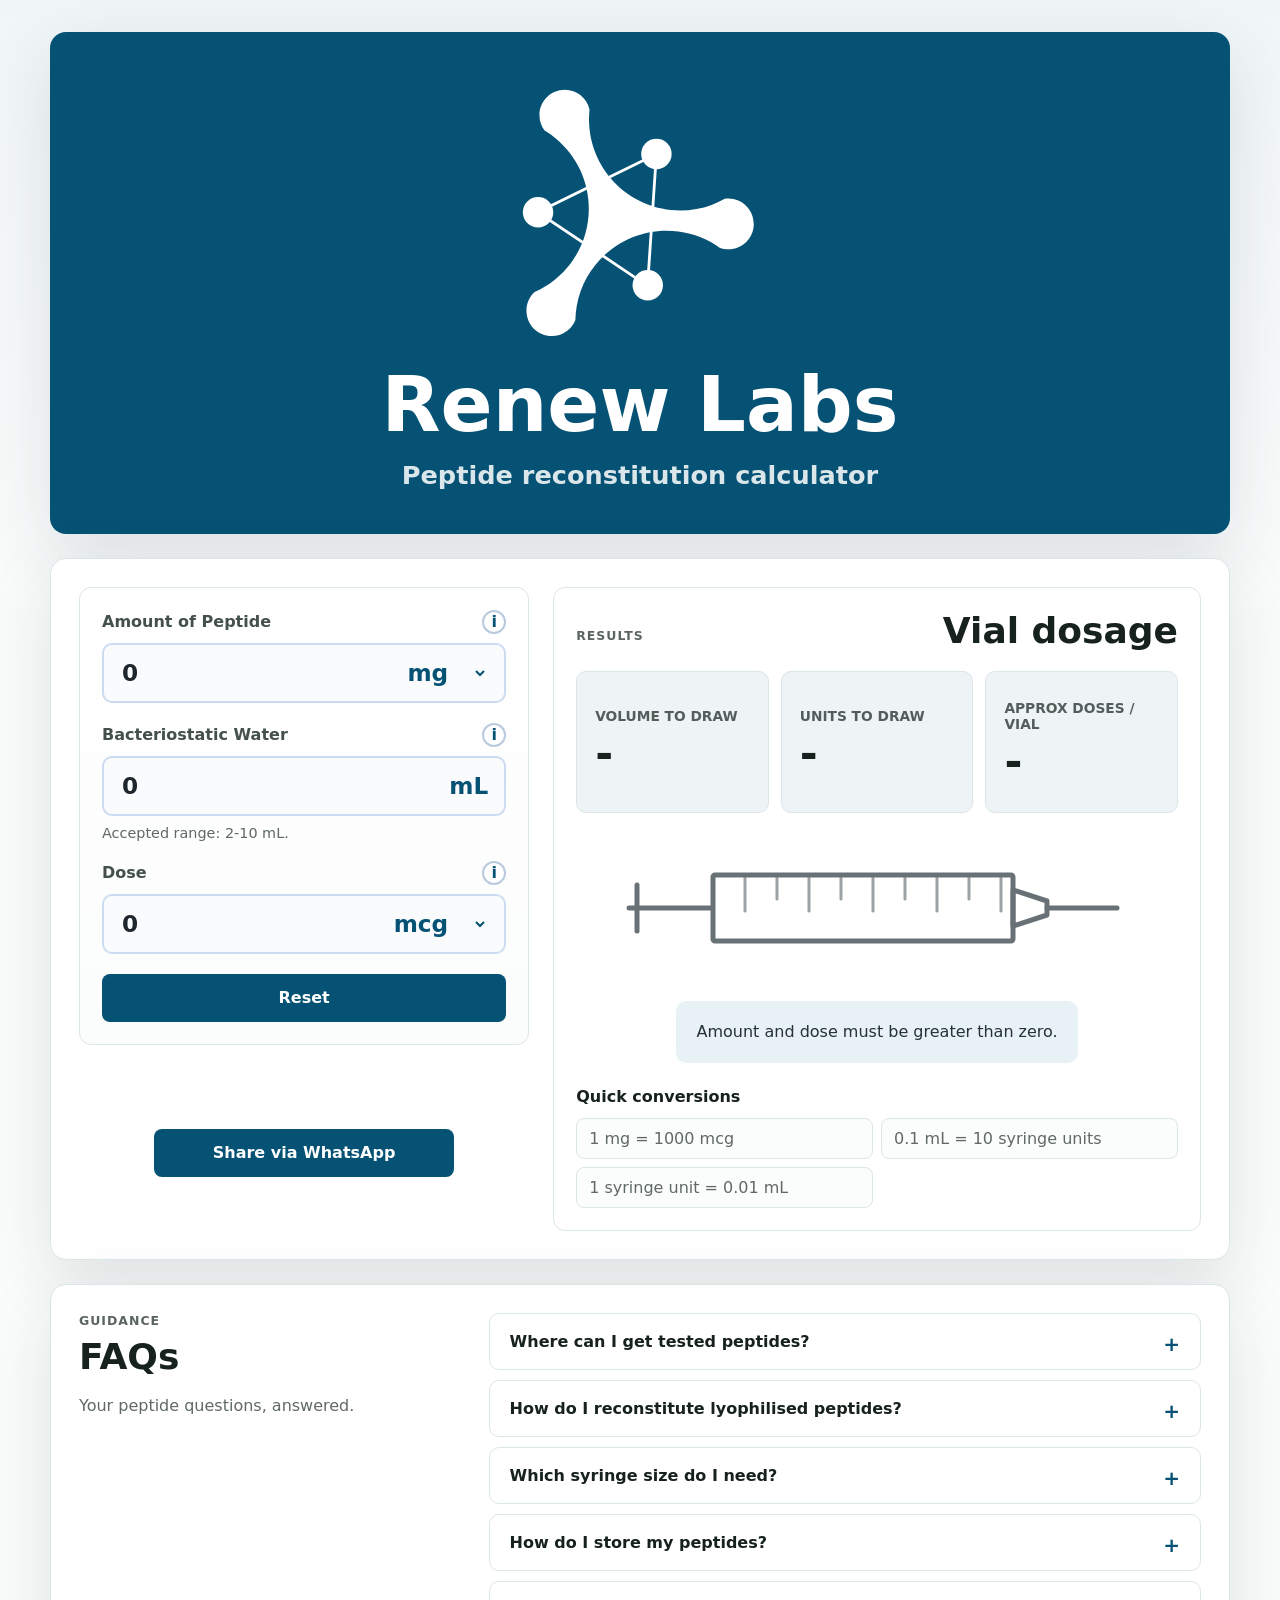
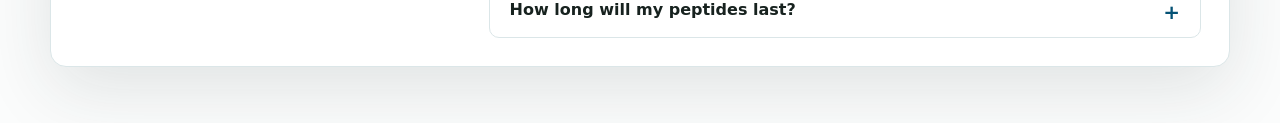
==== commit 4925ac19: "Add files via upload" ====
--- a/renew-peptide-calculator.html
+++ b/renew-peptide-calculator.html
@@ -722,7 +722,7 @@
           <p>Your peptide questions, answered.</p>
         </div>
         <div class="faq-list" id="faqList">
-          <details class="faq-item" open>
+          <details class="faq-item">
             <summary>Where can I get tested peptides?</summary>
             <div class="faq-answer">
               <p>Renew Labs is able to provide you with peptides and research chemicals that are independently tested. Orders can be placed <a href="https://docs.google.com/forms/d/e/1FAIpQLSeEyYjb_Fmcx5XELqRgr7oAa_qQSYLa3wfYa4VR-rdAORuOLg/viewform?usp=dialog" target="_blank" rel="noopener">here</a>. Additional pricing can be viewed <a href="https://docs.google.com/spreadsheets/d/1JMVdBty3tJZyBeeeDLBATM9cYKSkeTKWLF8yid1AKjs/edit?usp=sharing" target="_blank" rel="noopener">here</a>.</p>
